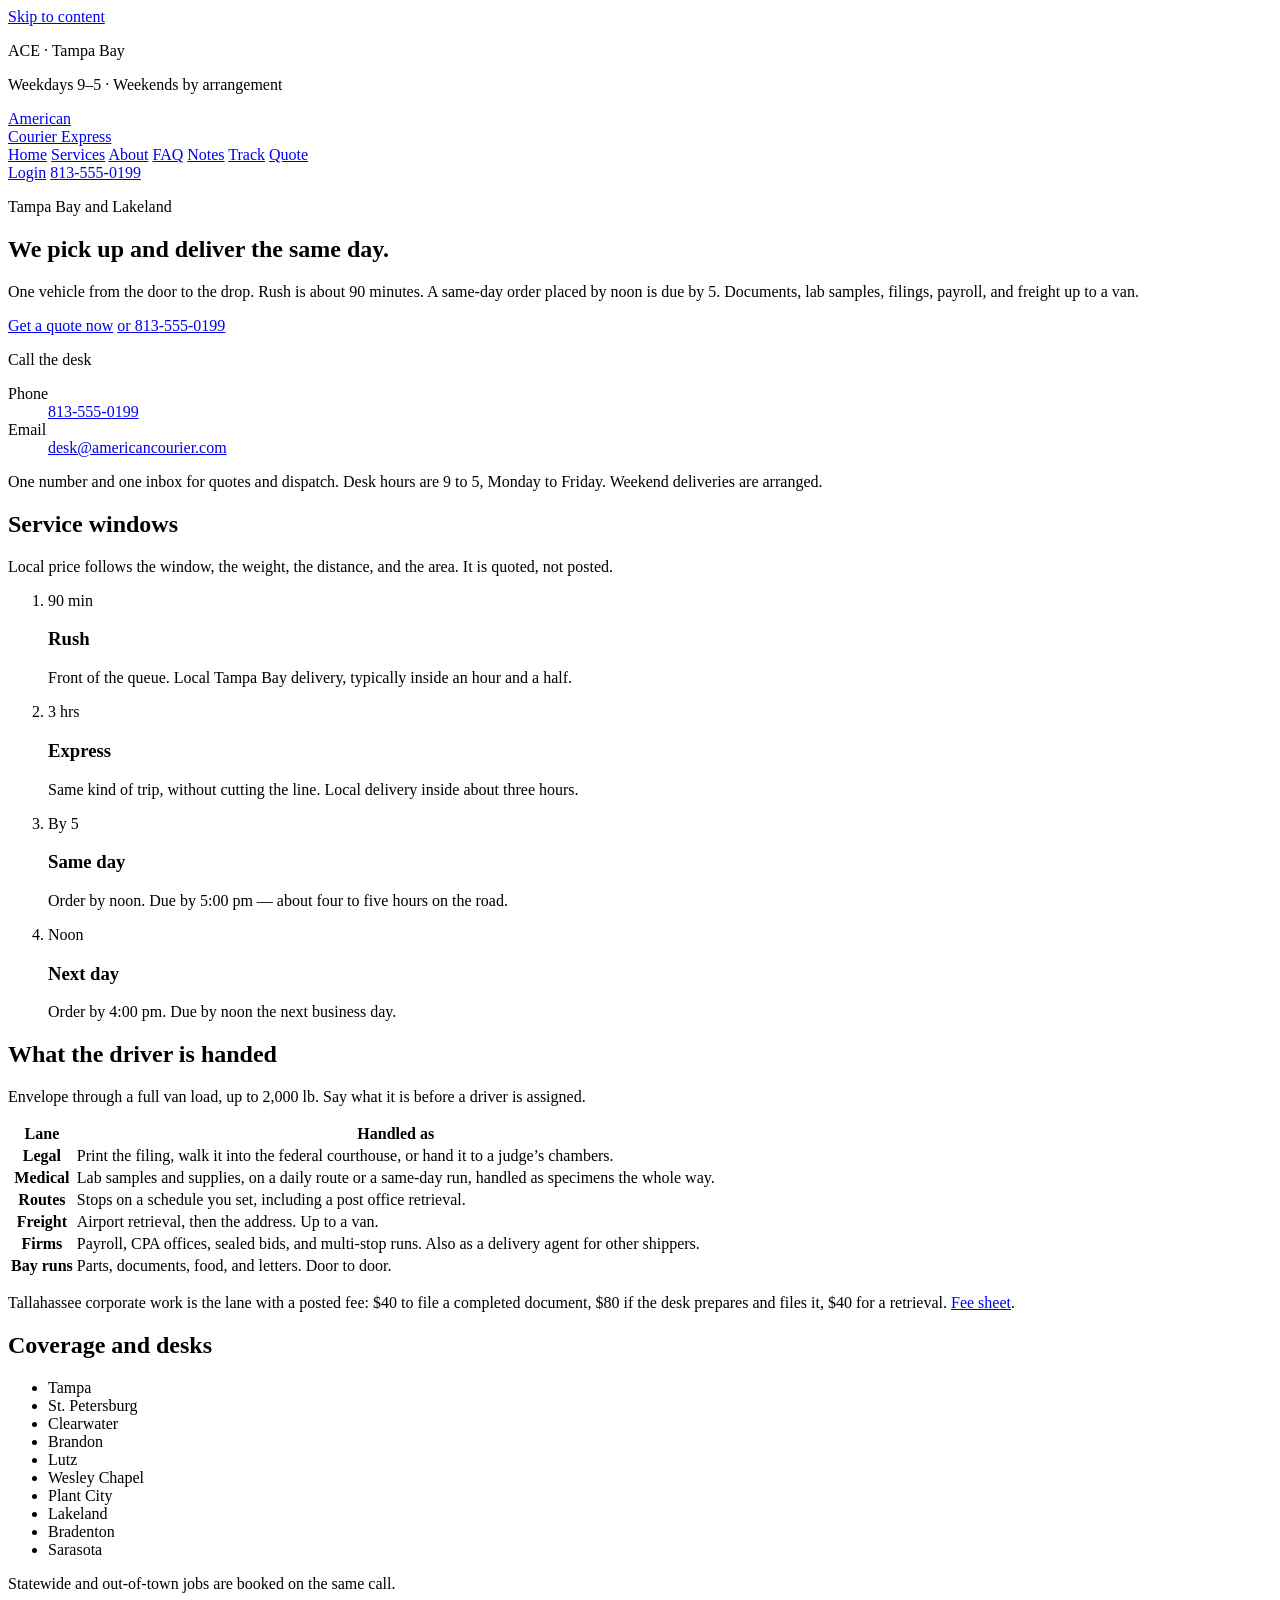
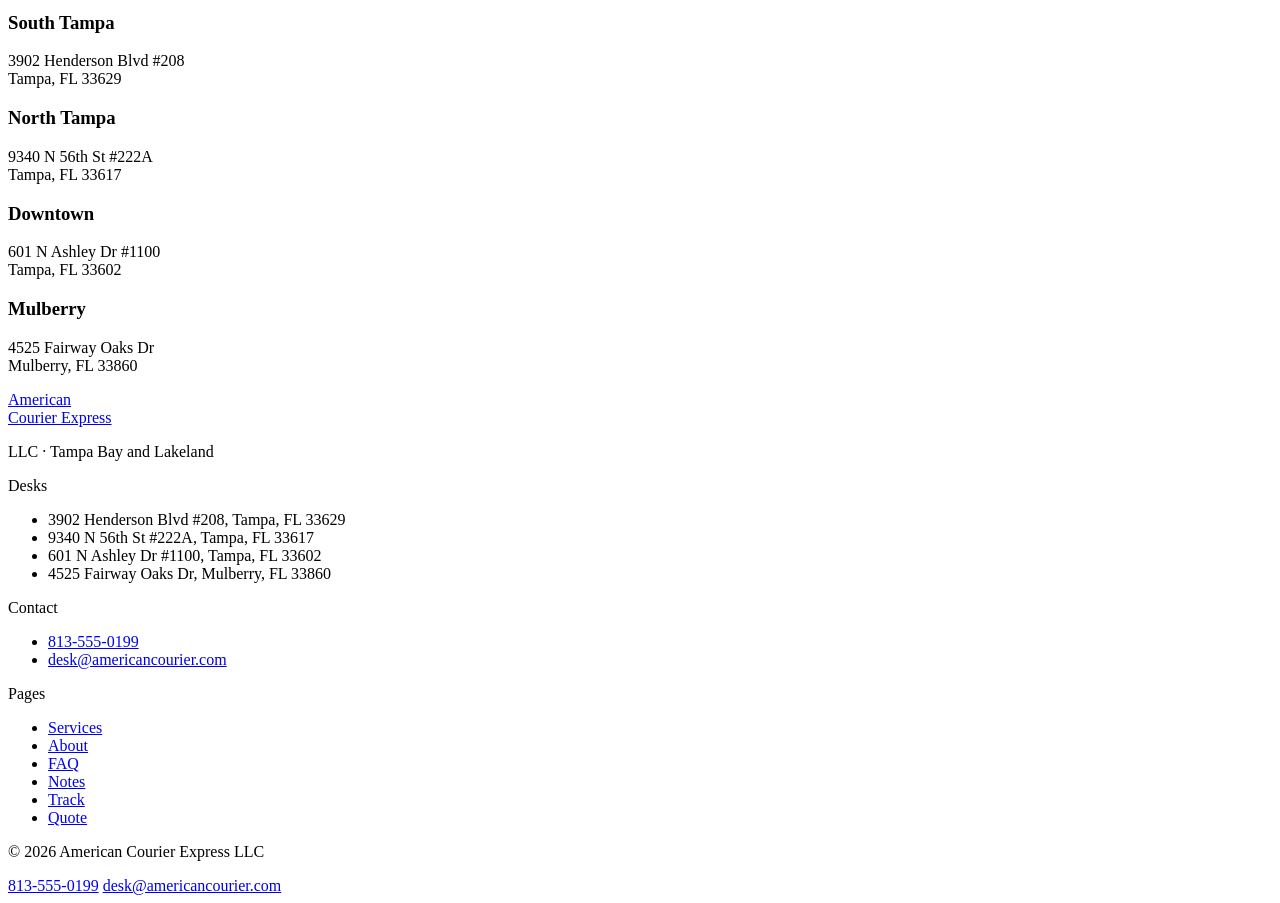
==== index.html @ 153b5940 "Add files via upload" ====
<!DOCTYPE html>
<html lang="en">
<head>
  <meta charset="utf-8">
  <meta name="viewport" content="width=device-width, initial-scale=1">
  <title>American Courier Express — Tampa Bay same-day courier</title>
  <meta name="description" content="Same-day and next-day courier for Tampa Bay and Lakeland. Rush in about 90 minutes. One vehicle from pickup to the door.">
  <link rel="preconnect" href="https://fonts.googleapis.com">
  <link rel="preconnect" href="https://fonts.gstatic.com" crossorigin>
  <link href="https://fonts.googleapis.com/css2?family=Montserrat:wght@500;600;700&display=swap" rel="stylesheet">
  <link rel="stylesheet" href="css/site.css">
</head>
<body class="has-callbar">
  <a class="skip" href="#content">Skip to content</a>
  <header class="mast">
    <div class="wrap mast-top">
      <p>ACE · Tampa Bay</p>
      <p>Weekdays 9–5 · Weekends by arrangement</p>
    </div>
    <div class="wrap mast-main">
      <a class="wordmark" href="index.html">American<br>Courier Express</a>
      <nav class="nav" aria-label="Primary">
        <a href="index.html" aria-current="page">Home</a>
        <a href="services.html">Services</a>
        <a href="about.html">About</a>
        <a href="faq.html">FAQ</a>
        <a href="notes.html">Notes</a>
        <a href="track.html">Track</a>
        <a href="quote.html">Quote</a>
      </nav>
      <div class="mast-call">
        <a class="login" href="login.html">Login</a>
        <a class="mast-phone" href="tel:8135550199">813-555-0199</a>
      </div>
    </div>
  </header>

  <main id="content">
    <section class="hero">
      <div class="wrap hero-grid">
        <div>
          <p class="eyebrow">Tampa Bay and Lakeland</p>
          <h1>We pick up and deliver the same day.</h1>
          <p class="dek">One vehicle from the door to the drop. Rush is about 90 minutes. A same-day order placed by noon is due by 5. Documents, lab samples, filings, payroll, and freight up to a van.</p>
          <p class="actions">
            <a class="button" href="quote.html">Get a quote now</a>
            <a class="hero-or" href="tel:8135550199"><span>or</span> 813-555-0199</a>
          </p>
        </div>
        <aside class="desk" aria-label="Contact the desk">
          <p class="desk-kicker">Call the desk</p>
          <dl>
            <div>
              <dt>Phone</dt>
              <dd><a href="tel:8135550199">813-555-0199</a></dd>
            </div>
            <div>
              <dt>Email</dt>
              <dd><a href="mailto:desk@americancourier.com">desk@americancourier.com</a></dd>
            </div>
          </dl>
          <p class="desk-note">One number and one inbox for quotes and dispatch. Desk hours are 9 to 5, Monday to Friday. Weekend deliveries are arranged.</p>
        </aside>
      </div>
    </section>

    <div class="wrap">
      <section class="windows" aria-labelledby="windows-title">
        <div class="windows-head">
          <h2 id="windows-title">Service windows</h2>
          <p>Local price follows the window, the weight, the distance, and the area. It is quoted, not posted.</p>
        </div>
        <ol class="window-list">
          <li>
            <span class="clock">90 min</span>
            <h3>Rush</h3>
            <p>Front of the queue. Local Tampa Bay delivery, typically inside an hour and a half.</p>
          </li>
          <li>
            <span class="clock">3 hrs</span>
            <h3>Express</h3>
            <p>Same kind of trip, without cutting the line. Local delivery inside about three hours.</p>
          </li>
          <li>
            <span class="clock">By 5</span>
            <h3>Same day</h3>
            <p>Order by noon. Due by 5:00 pm — about four to five hours on the road.</p>
          </li>
          <li>
            <span class="clock">Noon</span>
            <h3>Next day</h3>
            <p>Order by 4:00 pm. Due by noon the next business day.</p>
          </li>
        </ol>
      </section>

      <section class="block" aria-labelledby="lanes-title">
        <h2 id="lanes-title">What the driver is handed</h2>
        <p>Envelope through a full van load, up to 2,000 lb. Say what it is before a driver is assigned.</p>
        <div class="table-wrap">
          <table aria-labelledby="lanes-title">
            <thead>
              <tr>
                <th scope="col">Lane</th>
                <th scope="col">Handled as</th>
              </tr>
            </thead>
            <tbody>
              <tr>
                <th scope="row">Legal</th>
                <td>Print the filing, walk it into the federal courthouse, or hand it to a judge’s chambers.</td>
              </tr>
              <tr>
                <th scope="row">Medical</th>
                <td>Lab samples and supplies, on a daily route or a same-day run, handled as specimens the whole way.</td>
              </tr>
              <tr>
                <th scope="row">Routes</th>
                <td>Stops on a schedule you set, including a post office retrieval.</td>
              </tr>
              <tr>
                <th scope="row">Freight</th>
                <td>Airport retrieval, then the address. Up to a van.</td>
              </tr>
              <tr>
                <th scope="row">Firms</th>
                <td>Payroll, CPA offices, sealed bids, and multi-stop runs. Also as a delivery agent for other shippers.</td>
              </tr>
              <tr>
                <th scope="row">Bay runs</th>
                <td>Parts, documents, food, and letters. Door to door.</td>
              </tr>
            </tbody>
          </table>
        </div>
        <p class="follow">Tallahassee corporate work is the lane with a posted fee: $40 to file a completed document, $80 if the desk prepares and files it, $40 for a retrieval. <a href="services.html#tallahassee">Fee sheet</a>.</p>
      </section>

      <section class="block" aria-labelledby="coverage-title">
        <h2 id="coverage-title">Coverage and desks</h2>
        <ul class="cities">
          <li>Tampa</li>
          <li>St. Petersburg</li>
          <li>Clearwater</li>
          <li>Brandon</li>
          <li>Lutz</li>
          <li>Wesley Chapel</li>
          <li>Plant City</li>
          <li>Lakeland</li>
          <li>Bradenton</li>
          <li>Sarasota</li>
        </ul>
        <p>Statewide and out-of-town jobs are booked on the same call.</p>
        <div class="desks">
          <article>
            <h3>South Tampa</h3>
            <p>3902 Henderson Blvd #208<br>Tampa, FL 33629</p>
          </article>
          <article>
            <h3>North Tampa</h3>
            <p>9340 N 56th St #222A<br>Tampa, FL 33617</p>
          </article>
          <article>
            <h3>Downtown</h3>
            <p>601 N Ashley Dr #1100<br>Tampa, FL 33602</p>
          </article>
          <article>
            <h3>Mulberry</h3>
            <p>4525 Fairway Oaks Dr<br>Mulberry, FL 33860</p>
          </article>
        </div>
      </section>
    </div>
  </main>

  <footer class="site-foot">
    <div class="wrap foot-grid">
      <div>
        <a class="foot-brand" href="index.html">American<br>Courier Express</a>
        <p>LLC · Tampa Bay and Lakeland</p>
      </div>
      <div>
        <p class="foot-title">Desks</p>
        <ul>
          <li>3902 Henderson Blvd #208, Tampa, FL 33629</li>
          <li>9340 N 56th St #222A, Tampa, FL 33617</li>
          <li>601 N Ashley Dr #1100, Tampa, FL 33602</li>
          <li>4525 Fairway Oaks Dr, Mulberry, FL 33860</li>
        </ul>
      </div>
      <div>
        <p class="foot-title">Contact</p>
        <ul>
          <li><a href="tel:8135550199">813-555-0199</a></li>
          <li><a href="mailto:desk@americancourier.com">desk@americancourier.com</a></li>
        </ul>
      </div>
      <nav aria-label="Footer">
        <p class="foot-title">Pages</p>
        <ul>
          <li><a href="services.html">Services</a></li>
          <li><a href="about.html">About</a></li>
          <li><a href="faq.html">FAQ</a></li>
          <li><a href="notes.html">Notes</a></li>
          <li><a href="track.html">Track</a></li>
          <li><a href="quote.html">Quote</a></li>
        </ul>
      </nav>
    </div>
    <div class="wrap foot-base">
      <p>© 2026 American Courier Express LLC</p>
    </div>
  </footer>

  <div class="callbar">
    <a href="tel:8135550199">813-555-0199</a>
    <a href="mailto:desk@americancourier.com">desk@americancourier.com</a>
  </div>
  <script src="js/desk.js"></script>
</body>
</html>
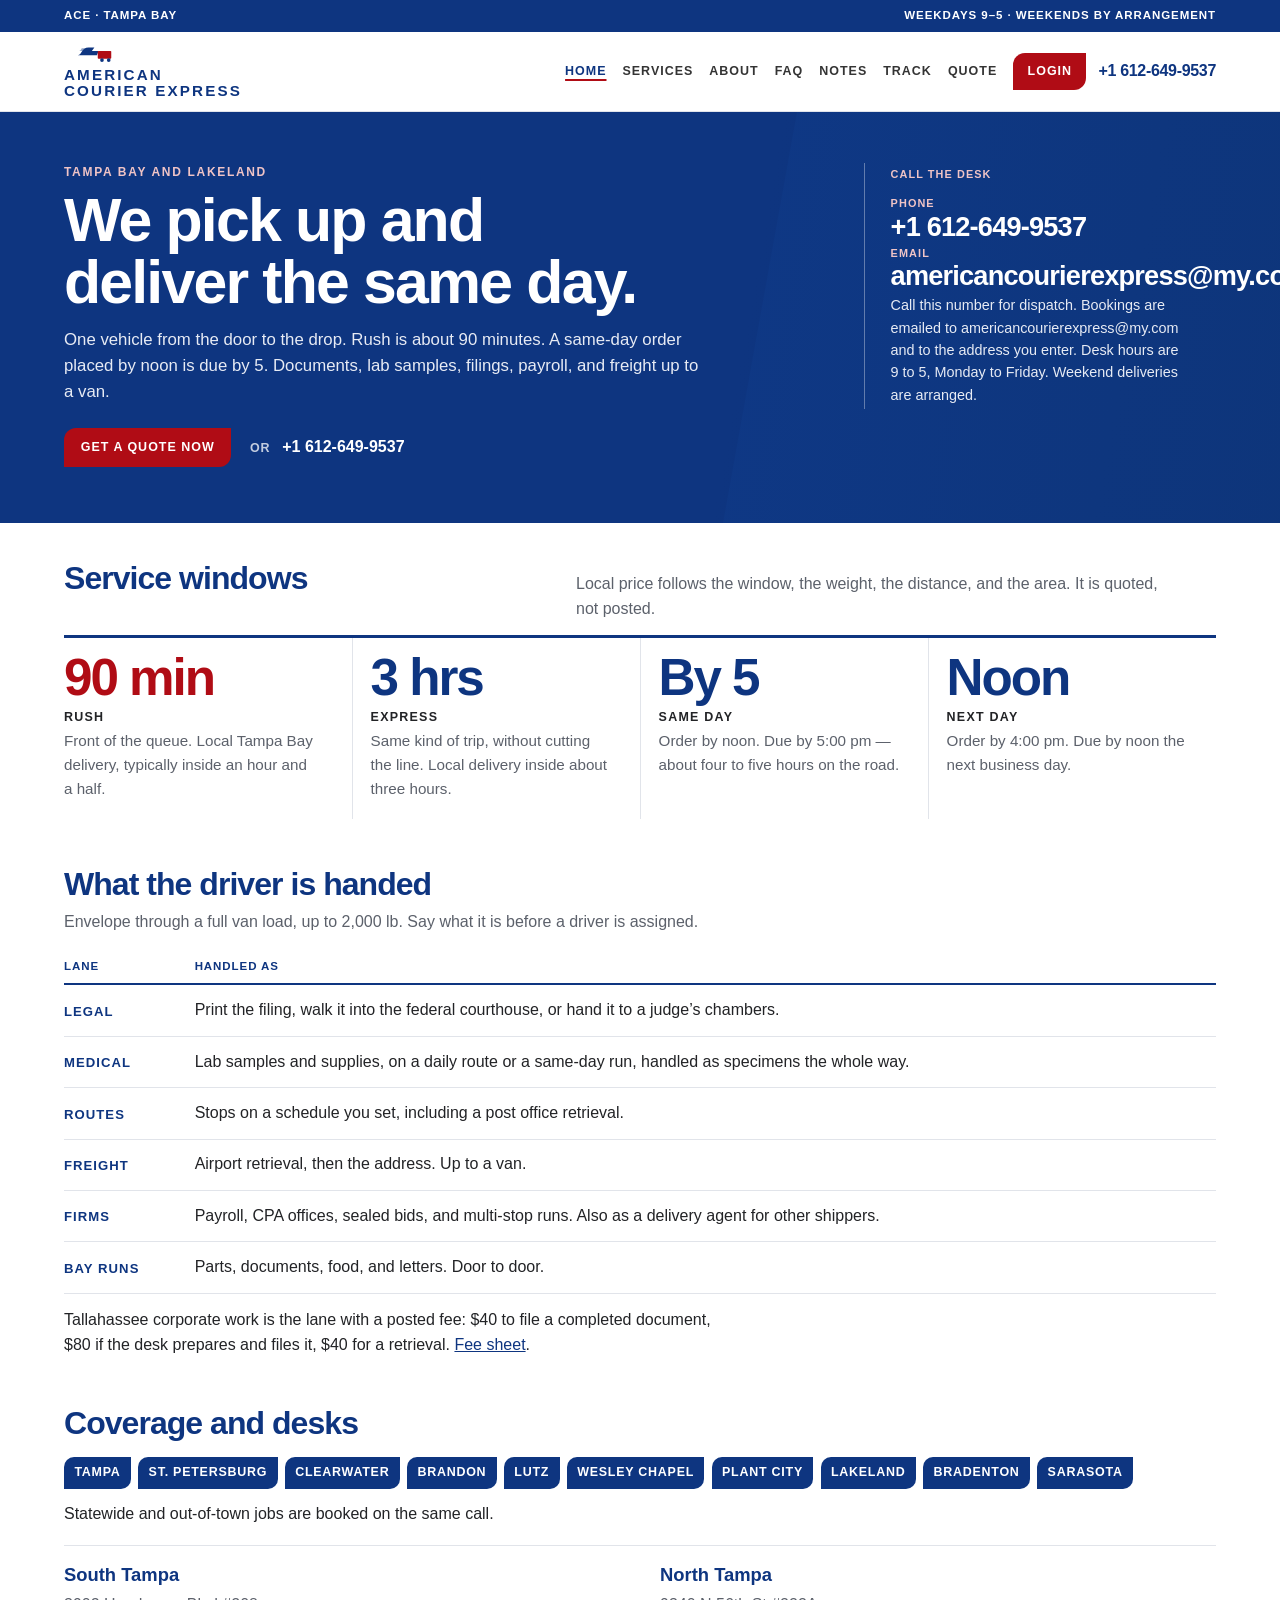
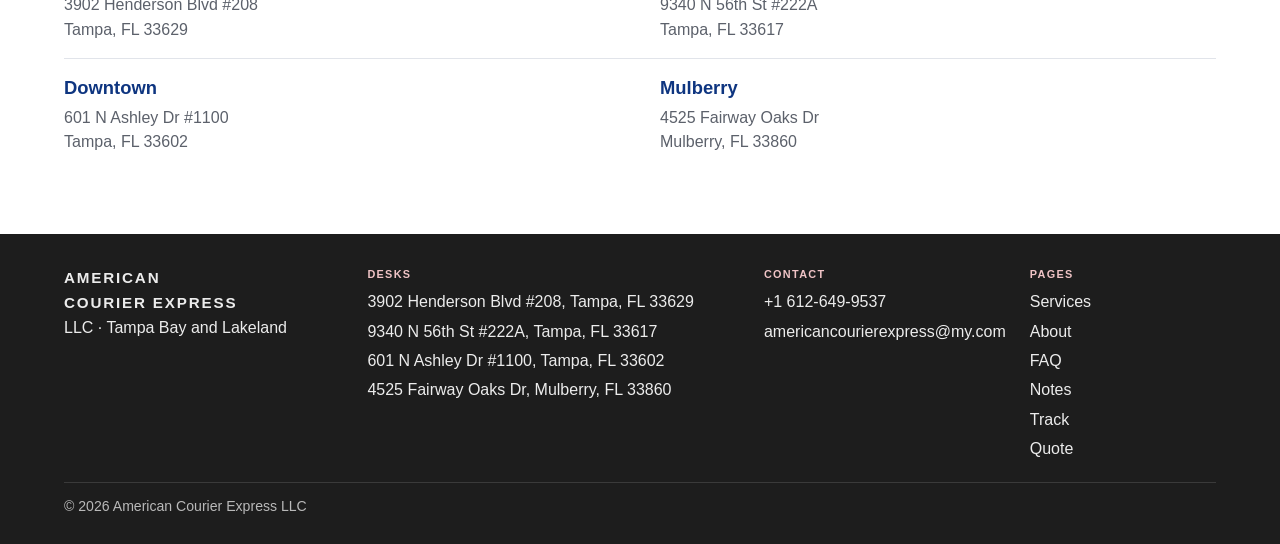
==== commit b80629c9: "Update bookings, quotes, and the desk contact details." ====
--- a/index.html
+++ b/index.html
@@ -30,7 +30,7 @@
       </nav>
       <div class="mast-call">
         <a class="login" href="login.html">Login</a>
-        <a class="mast-phone" href="tel:8135550199">813-555-0199</a>
+        <a class="mast-phone" href="tel:+16126499537">+1 612-649-9537</a>
       </div>
     </div>
   </header>
@@ -44,7 +44,7 @@
           <p class="dek">One vehicle from the door to the drop. Rush is about 90 minutes. A same-day order placed by noon is due by 5. Documents, lab samples, filings, payroll, and freight up to a van.</p>
           <p class="actions">
             <a class="button" href="quote.html">Get a quote now</a>
-            <a class="hero-or" href="tel:8135550199"><span>or</span> 813-555-0199</a>
+            <a class="hero-or" href="tel:+16126499537"><span>or</span> +1 612-649-9537</a>
           </p>
         </div>
         <aside class="desk" aria-label="Contact the desk">
@@ -52,14 +52,14 @@
           <dl>
             <div>
               <dt>Phone</dt>
-              <dd><a href="tel:8135550199">813-555-0199</a></dd>
+              <dd><a href="tel:+16126499537">+1 612-649-9537</a></dd>
             </div>
             <div>
               <dt>Email</dt>
-              <dd><a href="mailto:desk@americancourier.com">desk@americancourier.com</a></dd>
+              <dd><a href="mailto:americancourierexpress@my.com">americancourierexpress@my.com</a></dd>
             </div>
           </dl>
-          <p class="desk-note">One number and one inbox for quotes and dispatch. Desk hours are 9 to 5, Monday to Friday. Weekend deliveries are arranged.</p>
+          <p class="desk-note">Call this number for dispatch. Bookings are emailed to americancourierexpress@my.com and to the address you enter. Desk hours are 9 to 5, Monday to Friday. Weekend deliveries are arranged.</p>
         </aside>
       </div>
     </section>
@@ -191,8 +191,8 @@
       <div>
         <p class="foot-title">Contact</p>
         <ul>
-          <li><a href="tel:8135550199">813-555-0199</a></li>
-          <li><a href="mailto:desk@americancourier.com">desk@americancourier.com</a></li>
+          <li><a href="tel:+16126499537">+1 612-649-9537</a></li>
+          <li><a href="mailto:americancourierexpress@my.com">americancourierexpress@my.com</a></li>
         </ul>
       </div>
       <nav aria-label="Footer">
@@ -213,8 +213,8 @@
   </footer>
 
   <div class="callbar">
-    <a href="tel:8135550199">813-555-0199</a>
-    <a href="mailto:desk@americancourier.com">desk@americancourier.com</a>
+    <a href="tel:+16126499537">+1 612-649-9537</a>
+    <a href="mailto:americancourierexpress@my.com">americancourierexpress@my.com</a>
   </div>
   <script src="js/desk.js"></script>
 </body>
--- a/css/site.css
+++ b/css/site.css
@@ -0,0 +1,1169 @@
+:root {
+  --navy: #0e3580;
+  --navy-deep: #0a2862;
+  --red: #b00c15;
+  --ink: #222326;
+  --muted: #5c616b;
+  --line: #e1e4ea;
+  --paper: #f5f6f8;
+  --white: #fff;
+  --gutter: 1.25rem;
+  --sans: Montserrat, "Segoe UI", sans-serif;
+  color-scheme: light;
+}
+
+*,
+*::before,
+*::after {
+  box-sizing: border-box;
+}
+
+body {
+  margin: 0;
+  background: var(--white);
+  color: var(--ink);
+  font-family: var(--sans);
+  font-size: 1rem;
+  line-height: 1.55;
+}
+
+h1,
+h2,
+h3,
+p,
+dl,
+dd,
+figure,
+ul {
+  margin: 0;
+}
+
+h1,
+h2 {
+  text-wrap: balance;
+}
+
+p {
+  text-wrap: pretty;
+}
+
+a {
+  color: var(--navy);
+}
+
+a:hover {
+  color: var(--red);
+}
+
+:focus-visible {
+  outline: 2px solid var(--navy);
+  outline-offset: 3px;
+}
+
+.skip {
+  position: absolute;
+  left: var(--gutter);
+  top: -4rem;
+  background: var(--navy);
+  color: var(--white);
+  padding: 0.5rem 0.75rem;
+  z-index: 6;
+}
+
+.skip:focus {
+  top: 0.5rem;
+}
+
+.wrap {
+  width: min(100% - (2 * var(--gutter)), 72rem);
+  margin-inline: auto;
+}
+
+.mast {
+  position: sticky;
+  top: 0;
+  z-index: 5;
+  background: var(--white);
+  border-bottom: 1px solid var(--line);
+}
+
+.mast-top {
+  display: flex;
+  justify-content: space-between;
+  gap: 0.75rem 1.5rem;
+  flex-wrap: wrap;
+  width: 100%;
+  max-width: none;
+  background: var(--navy);
+  color: var(--white);
+  padding: 0.45rem max(var(--gutter), calc((100% - 72rem) / 2));
+  font-size: 0.72rem;
+  font-weight: 600;
+  letter-spacing: 0.08em;
+  text-transform: uppercase;
+}
+
+.mast-main {
+  display: grid;
+  grid-template-columns: 1fr auto;
+  grid-template-areas:
+    "mark call"
+    "nav nav";
+  gap: 0.75rem 1rem;
+  align-items: center;
+  padding: 0.75rem 0;
+}
+
+.wordmark {
+  grid-area: mark;
+  justify-self: start;
+  color: var(--navy);
+  text-decoration: none;
+  font-weight: 700;
+  font-size: 0.95rem;
+  line-height: 1.05;
+  letter-spacing: 0.14em;
+  text-transform: uppercase;
+}
+
+.wordmark::before {
+  content: "";
+  display: block;
+  width: 3.4rem;
+  height: 1.15rem;
+  margin-bottom: 0.28rem;
+  background: url("data:image/svg+xml,%3Csvg xmlns='http://www.w3.org/2000/svg' viewBox='0 0 64 22'%3E%3Cpath fill='%230e3580' d='M2 13h14c2 0 3-1 5-4 2-3 4-5 8-5h7l-3 4h8l-2 5H2z'/%3E%3Cpath fill='%230e3580' d='M8 8h10c1 0 2-1 3-3h6L24 8H8z' opacity='.45'/%3E%3Crect fill='%23b00c15' x='40' y='8' width='16' height='9' rx='1'/%3E%3Ccircle fill='%230e3580' cx='45' cy='18.5' r='2.2'/%3E%3Ccircle fill='%230e3580' cx='53' cy='18.5' r='2.2'/%3E%3C/svg%3E") center / contain no-repeat;
+}
+
+.wordmark:hover {
+  color: var(--navy);
+}
+
+.nav {
+  grid-area: nav;
+  display: flex;
+  flex-wrap: wrap;
+  gap: 0.35rem 1rem;
+}
+
+.nav a {
+  color: #343434;
+  text-decoration: none;
+  font-size: 0.78rem;
+  font-weight: 600;
+  letter-spacing: 0.08em;
+  text-transform: uppercase;
+}
+
+.nav a:hover,
+.nav a[aria-current="page"] {
+  color: var(--navy);
+  text-decoration: underline;
+  text-underline-offset: 0.35em;
+  text-decoration-thickness: 2px;
+  text-decoration-color: var(--red);
+}
+
+.mast-call {
+  grid-area: call;
+  display: flex;
+  align-items: center;
+  gap: 0.75rem;
+}
+
+.login,
+.button {
+  display: inline-block;
+  background: var(--red);
+  color: var(--white);
+  text-decoration: none;
+  font-weight: 700;
+  font-size: 0.78rem;
+  letter-spacing: 0.08em;
+  text-transform: uppercase;
+  line-height: 1.2;
+  padding: 0.75rem 1.05rem;
+  border: 0;
+  border-radius: 12px 0;
+  cursor: pointer;
+}
+
+.login {
+  padding: 0.7rem 0.9rem;
+}
+
+.login:hover,
+.button:hover {
+  background: #8e0910;
+  color: var(--white);
+}
+
+button.button {
+  font: inherit;
+  font-weight: 700;
+  letter-spacing: 0.08em;
+  text-transform: uppercase;
+}
+
+.mast-phone {
+  color: var(--navy);
+  font-weight: 700;
+  text-decoration: none;
+  letter-spacing: -0.02em;
+  white-space: nowrap;
+}
+
+.mast-phone:hover {
+  color: var(--red);
+}
+
+.hero {
+  background:
+    linear-gradient(100deg, rgb(14 53 128 / 0.94) 0%, rgb(14 53 128 / 0.82) 58%, rgb(10 40 98 / 0.55) 100%),
+    url("data:image/svg+xml,%3Csvg xmlns='http://www.w3.org/2000/svg' viewBox='0 0 800 500'%3E%3Crect fill='%230e3580' width='800' height='500'/%3E%3Cpath fill='%23124599' d='M520 0h280v500H430z'/%3E%3Cpath fill='%23b00c15' d='M0 470h800v30H0z'/%3E%3C/svg%3E") center / cover no-repeat;
+  color: var(--white);
+  padding: 3.2rem 0 3rem;
+}
+
+.hero-grid {
+  display: grid;
+  gap: 1.75rem;
+  align-items: end;
+}
+
+.eyebrow {
+  font-size: 0.75rem;
+  font-weight: 700;
+  letter-spacing: 0.14em;
+  text-transform: uppercase;
+  color: #f0c4c6;
+}
+
+h1 {
+  margin-top: 0.45rem;
+  font-size: clamp(2.3rem, 5vw, 3.8rem);
+  font-weight: 700;
+  line-height: 1.02;
+  letter-spacing: -0.03em;
+}
+
+.page-intro {
+  padding-top: 2.4rem;
+}
+
+.page-intro h1 {
+  color: var(--navy);
+  font-size: clamp(2rem, 4vw, 2.8rem);
+}
+
+.dek {
+  margin-top: 0.9rem;
+  max-width: 40rem;
+  font-size: 1.05rem;
+  font-weight: 500;
+}
+
+.hero .dek {
+  color: #e7ebf4;
+}
+
+.actions {
+  display: flex;
+  flex-wrap: wrap;
+  align-items: center;
+  gap: 0.85rem 1.15rem;
+  margin-top: 1.4rem;
+}
+
+.hero-or,
+.quiet {
+  color: inherit;
+  font-weight: 700;
+  text-decoration: none;
+}
+
+.hero-or span,
+.quiet {
+  font-weight: 600;
+  letter-spacing: 0.08em;
+  text-transform: uppercase;
+  font-size: 0.78rem;
+}
+
+.hero-or span {
+  margin-right: 0.45rem;
+  opacity: 0.75;
+}
+
+.hero-or:hover,
+.quiet:hover {
+  color: #ffd0d2;
+}
+
+.page-intro .quiet,
+.prose .quiet,
+.actions .quiet {
+  color: var(--navy);
+  letter-spacing: 0.06em;
+}
+
+.page-intro .quiet:hover,
+.actions .quiet:hover {
+  color: var(--red);
+}
+
+.desk {
+  background: var(--navy);
+  color: var(--white);
+  padding: 1.15rem 1.25rem 1.2rem;
+  border-radius: 12px 0;
+}
+
+.hero .desk {
+  background: rgb(255 255 255 / 0.08);
+  border: 1px solid rgb(255 255 255 / 0.22);
+}
+
+.desk a {
+  color: inherit;
+  text-decoration: none;
+}
+
+.desk a:hover {
+  text-decoration: underline;
+  text-underline-offset: 0.15em;
+  color: var(--white);
+}
+
+.desk a:focus-visible,
+.callbar a:focus-visible {
+  outline-color: var(--white);
+}
+
+.desk-kicker,
+.desk dt {
+  font-size: 0.68rem;
+  font-weight: 700;
+  letter-spacing: 0.1em;
+  text-transform: uppercase;
+  color: #f0c4c6;
+}
+
+.desk dl {
+  margin-top: 0.75rem;
+}
+
+.desk dd {
+  margin: 0.05rem 0 0.75rem;
+  font-size: clamp(1.35rem, 2.5vw, 1.7rem);
+  font-weight: 700;
+  letter-spacing: -0.03em;
+  line-height: 1;
+}
+
+.desk dd:last-child {
+  margin-bottom: 0.3rem;
+}
+
+.desk-note {
+  margin-top: 0.2rem;
+  color: #e7ebf4;
+  font-size: 0.9rem;
+  max-width: 22rem;
+}
+
+.block {
+  margin-top: 3rem;
+}
+
+.block h2,
+.sheet h2,
+.note h2,
+.prose h2,
+.windows-head h2 {
+  color: var(--navy);
+  font-size: clamp(1.55rem, 3vw, 2rem);
+  font-weight: 700;
+  letter-spacing: -0.03em;
+  line-height: 1.1;
+}
+
+.block > h2 + p,
+.sheet > h2 + p,
+.windows-head p {
+  margin-top: 0.45rem;
+  max-width: 40rem;
+  color: var(--muted);
+}
+
+.windows {
+  margin-top: 2.4rem;
+}
+
+.windows-head {
+  display: flex;
+  flex-wrap: wrap;
+  justify-content: space-between;
+  gap: 0.4rem 1.5rem;
+  align-items: baseline;
+  margin-bottom: 0.85rem;
+}
+
+.window-list {
+  list-style: none;
+  margin: 0;
+  padding: 0;
+  border-top: 3px solid var(--navy);
+}
+
+.window-list li {
+  padding: 1rem 0 1.15rem;
+}
+
+.window-list li + li {
+  border-top: 1px solid var(--line);
+}
+
+.clock {
+  display: block;
+  color: var(--navy);
+  font-weight: 700;
+  font-size: clamp(2.4rem, 5vw, 3.2rem);
+  letter-spacing: -0.04em;
+  line-height: 0.9;
+}
+
+.window-list li:first-child .clock {
+  color: var(--red);
+}
+
+.window-list h3 {
+  margin: 0.4rem 0 0.15rem;
+  font-size: 0.78rem;
+  font-weight: 700;
+  letter-spacing: 0.1em;
+  text-transform: uppercase;
+}
+
+.window-list p {
+  margin: 0;
+  max-width: 16rem;
+  color: var(--muted);
+  font-size: 0.95rem;
+}
+
+.table-wrap {
+  margin-top: 1rem;
+  overflow-x: auto;
+}
+
+table {
+  width: 100%;
+  border-collapse: collapse;
+  font-variant-numeric: tabular-nums;
+}
+
+th {
+  text-align: left;
+  font-size: 0.72rem;
+  font-weight: 700;
+  letter-spacing: 0.08em;
+  text-transform: uppercase;
+  color: var(--navy);
+  padding: 0.45rem 1rem 0.5rem 0;
+  border-bottom: 2px solid var(--navy);
+  vertical-align: bottom;
+}
+
+td {
+  padding: 0.8rem 1rem 0.8rem 0;
+  border-bottom: 1px solid var(--line);
+  vertical-align: top;
+}
+
+td:last-child,
+th:last-child {
+  padding-right: 0;
+}
+
+tbody th {
+  font-size: 0.82rem;
+  border-bottom: 1px solid var(--line);
+  padding-top: 0.85rem;
+  padding-bottom: 0.85rem;
+}
+
+.num,
+th.num {
+  text-align: right;
+  white-space: nowrap;
+  color: var(--red);
+  font-weight: 700;
+}
+
+.follow {
+  margin-top: 0.9rem;
+  max-width: 42rem;
+}
+
+.cities {
+  display: flex;
+  flex-wrap: wrap;
+  gap: 0.45rem;
+  list-style: none;
+  padding: 0;
+  margin: 1rem 0 0.8rem;
+}
+
+.cities li {
+  background: var(--navy);
+  color: var(--white);
+  font-size: 0.78rem;
+  font-weight: 700;
+  letter-spacing: 0.06em;
+  text-transform: uppercase;
+  padding: 0.4rem 0.65rem;
+  border-radius: 10px 0;
+}
+
+.desks {
+  display: grid;
+  margin-top: 1.15rem;
+}
+
+.desks article {
+  padding: 0.95rem 0;
+  border-top: 1px solid var(--line);
+}
+
+.desks h3 {
+  color: var(--navy);
+  font-size: 1.15rem;
+  font-weight: 700;
+  margin-bottom: 0.2rem;
+}
+
+.desks p {
+  color: var(--muted);
+}
+
+.lanes div {
+  display: grid;
+  gap: 0.25rem;
+  border-top: 1px solid var(--line);
+  padding: 0.95rem 0;
+}
+
+.lanes dt {
+  color: var(--navy);
+  font-size: 1.15rem;
+  font-weight: 700;
+}
+
+.lanes dd {
+  margin: 0;
+  max-width: 46rem;
+}
+
+.sheet h2,
+.prose h2,
+.note h2 {
+  margin-top: 2.4rem;
+  padding-top: 0.75rem;
+  border-top: 3px solid var(--navy);
+}
+
+.prose p + p,
+.note p + p {
+  margin-top: 0.85rem;
+}
+
+.prose p,
+.note p,
+.lanes dd,
+.faq p {
+  max-width: 65ch;
+}
+
+.steps {
+  list-style: none;
+  margin: 0.5rem 0 0;
+  padding: 0;
+  counter-reset: step;
+}
+
+.steps li {
+  display: grid;
+  grid-template-columns: 2.4rem 1fr;
+  gap: 0.75rem;
+  border-top: 1px solid var(--line);
+  padding: 0.9rem 0;
+}
+
+.steps li::before {
+  counter-increment: step;
+  content: counter(step);
+  color: var(--red);
+  font-size: 1.5rem;
+  font-weight: 700;
+  line-height: 1;
+}
+
+.steps h3 {
+  font-size: 1.02rem;
+  margin-bottom: 0.2rem;
+}
+
+.about-grid {
+  display: grid;
+  gap: 1.75rem;
+  margin-top: 1.5rem;
+}
+
+.facts div {
+  border-top: 3px solid var(--navy);
+  padding: 0.6rem 0 0.7rem;
+  margin-top: 0.7rem;
+}
+
+.facts div:first-child {
+  margin-top: 0;
+}
+
+.facts dt {
+  font-size: 0.68rem;
+  font-weight: 700;
+  letter-spacing: 0.1em;
+  text-transform: uppercase;
+  color: var(--red);
+}
+
+.facts dd {
+  margin: 0.15rem 0 0;
+  color: var(--navy);
+  font-size: 1.15rem;
+  font-weight: 700;
+  line-height: 1.2;
+}
+
+.faq {
+  margin-top: 1.35rem;
+  border-top: 3px solid var(--navy);
+}
+
+.faq details {
+  border-bottom: 1px solid var(--line);
+}
+
+.faq summary {
+  cursor: pointer;
+  font-weight: 700;
+  padding: 0.9rem 0.2rem 0.9rem 0;
+}
+
+.faq summary:hover {
+  color: var(--red);
+}
+
+.faq details p {
+  margin: 0 0 1rem;
+}
+
+.toc {
+  margin-top: 1.25rem;
+  max-width: 36rem;
+}
+
+.toc ol {
+  list-style: none;
+  margin: 0;
+  padding: 0;
+  border-top: 3px solid var(--navy);
+}
+
+.toc a {
+  display: block;
+  padding: 0.75rem 0;
+  border-bottom: 1px solid var(--line);
+  text-decoration: none;
+  font-weight: 700;
+}
+
+.toc a:hover {
+  color: var(--red);
+}
+
+.note {
+  max-width: 65ch;
+}
+
+.track-grid,
+.quote-grid {
+  display: grid;
+  gap: 1.5rem;
+  margin-top: 1.5rem;
+}
+
+.ticket {
+  margin: 0;
+  border: 1px solid var(--navy);
+  border-top: 8px solid var(--red);
+  border-radius: 12px 0;
+  padding: 0.9rem 1rem 0.35rem;
+  background: var(--paper);
+}
+
+.ticket figcaption {
+  font-size: 0.68rem;
+  font-weight: 700;
+  letter-spacing: 0.1em;
+  text-transform: uppercase;
+  color: var(--navy);
+}
+
+.ticket div {
+  display: grid;
+  grid-template-columns: 4.5rem 1fr;
+  gap: 0.5rem;
+  border-top: 1px solid var(--line);
+  padding: 0.65rem 0;
+  margin-top: 0.65rem;
+}
+
+.ticket dt {
+  font-size: 0.68rem;
+  font-weight: 700;
+  letter-spacing: 0.08em;
+  text-transform: uppercase;
+  color: var(--red);
+}
+
+.ticket dd {
+  margin: 0;
+}
+
+.form-grid {
+  display: grid;
+  gap: 1rem;
+}
+
+.field {
+  display: flex;
+  flex-direction: column;
+  gap: 0.35rem;
+}
+
+.field label {
+  font-weight: 700;
+  font-size: 0.92rem;
+}
+
+.hint {
+  font-weight: 500;
+  color: var(--muted);
+}
+
+.field input,
+.field select,
+.field textarea {
+  width: 100%;
+  font: inherit;
+  color: inherit;
+  background: var(--white);
+  border: 1px solid #c5cad3;
+  border-radius: 0;
+  padding: 0.7rem 0.75rem;
+}
+
+.field input:focus,
+.field select:focus,
+.field textarea:focus {
+  border-color: var(--navy);
+  outline: 2px solid var(--navy);
+  outline-offset: 1px;
+}
+
+.field textarea {
+  resize: vertical;
+  min-height: 4.5rem;
+}
+
+.form-actions {
+  display: flex;
+  flex-wrap: wrap;
+  align-items: center;
+  gap: 0.75rem 1rem;
+  margin-top: 0.35rem;
+}
+
+.form-note {
+  color: var(--muted);
+  font-size: 0.92rem;
+  max-width: 36rem;
+}
+
+.site-foot {
+  margin-top: 3.5rem;
+  background: #1d1d1d;
+  color: #ececec;
+  padding: 2rem 0 1.6rem;
+}
+
+.foot-grid {
+  display: grid;
+  gap: 1.35rem;
+}
+
+.foot-title {
+  color: #f0c4c6;
+  font-size: 0.68rem;
+  font-weight: 700;
+  letter-spacing: 0.12em;
+  text-transform: uppercase;
+  margin-bottom: 0.45rem;
+}
+
+.foot-brand {
+  color: var(--white);
+  font-weight: 700;
+  font-size: 0.95rem;
+  line-height: 1.05;
+  letter-spacing: 0.12em;
+  text-transform: uppercase;
+  text-decoration: none;
+}
+
+.site-foot a {
+  color: #ececec;
+  text-decoration: none;
+}
+
+.site-foot a:hover {
+  color: var(--white);
+  text-decoration: underline;
+  text-underline-offset: 0.15em;
+}
+
+.site-foot ul {
+  list-style: none;
+  margin: 0;
+  padding: 0;
+}
+
+.site-foot li + li {
+  margin-top: 0.28rem;
+}
+
+.foot-base {
+  margin-top: 1.3rem;
+  padding-top: 0.8rem;
+  border-top: 1px solid #3a3a3a;
+  color: #b9b9b9;
+  font-size: 0.88rem;
+}
+
+.callbar {
+  display: none;
+}
+
+.sheet,
+.page-intro + .about-grid {
+  background: transparent;
+}
+
+main .wrap {
+  padding-bottom: 0.5rem;
+}
+
+@media (max-width: 899px) {
+  body.has-callbar {
+    padding-bottom: 3.6rem;
+  }
+
+  .wordmark {
+    font-size: 0.78rem;
+    letter-spacing: 0.08em;
+  }
+
+  .login {
+    padding: 0.55rem 0.7rem;
+  }
+
+  .callbar {
+    display: flex;
+    position: fixed;
+    left: 0;
+    right: 0;
+    bottom: 0;
+    z-index: 4;
+    background: var(--navy);
+  }
+
+  .callbar a {
+    flex: 1 1 auto;
+    min-width: 0;
+    text-align: center;
+    color: var(--white);
+    text-decoration: none;
+    font-weight: 700;
+    font-size: 0.78rem;
+    letter-spacing: 0;
+    white-space: nowrap;
+    padding: 0.95rem 0.4rem;
+  }
+
+  .callbar a + a {
+    background: var(--red);
+  }
+
+  .callbar a:hover {
+    color: var(--white);
+  }
+}
+
+@media (max-width: 680px) {
+  body.has-callbar {
+    padding-bottom: 6.5rem;
+  }
+
+  .callbar {
+    flex-direction: column;
+  }
+
+  .callbar a {
+    font-size: 0.84rem;
+  }
+}
+
+@media (min-width: 700px) {
+  .window-list {
+    display: grid;
+    grid-template-columns: 1fr 1fr;
+  }
+
+  .window-list li + li {
+    border-top: 0;
+  }
+
+  .window-list li:nth-child(n + 3) {
+    border-top: 1px solid var(--line);
+  }
+
+  .window-list li:nth-child(even) {
+    border-left: 1px solid var(--line);
+    padding-left: 1.15rem;
+  }
+
+  .window-list li:nth-child(odd) {
+    padding-right: 1.15rem;
+  }
+
+  .lanes div {
+    grid-template-columns: 12rem 1fr;
+    gap: 1rem;
+    align-items: baseline;
+  }
+
+  .desks {
+    grid-template-columns: 1fr 1fr;
+  }
+
+  .desks article:nth-child(even) {
+    padding-left: 1.25rem;
+  }
+
+  .form-grid {
+    grid-template-columns: 1fr 1fr;
+  }
+
+  .span-2 {
+    grid-column: 1 / -1;
+  }
+
+  .foot-grid {
+    grid-template-columns: 1.2fr 1.6fr 1fr 0.8fr;
+    gap: 1.5rem;
+  }
+}
+
+@media (min-width: 900px) {
+  .hero-grid,
+  .about-grid,
+  .track-grid,
+  .quote-grid {
+    grid-template-columns: minmax(0, 1.45fr) minmax(16rem, 22rem);
+    gap: 2.5rem;
+    align-items: start;
+  }
+
+  .about-grid {
+    grid-template-columns: 16.5rem minmax(0, 1fr);
+  }
+
+  .hero .desk {
+    padding: 0.2rem 0 0.2rem 1.6rem;
+    border: 0;
+    border-left: 1px solid rgb(255 255 255 / 0.35);
+    border-radius: 0;
+    background: transparent;
+  }
+}
+
+@media (min-width: 980px) {
+  .mast-main {
+    grid-template-columns: auto 1fr auto;
+    grid-template-areas: "mark nav call";
+  }
+
+  .nav {
+    justify-content: flex-end;
+  }
+}
+
+@media (min-width: 1040px) {
+  .window-list {
+    grid-template-columns: repeat(4, 1fr);
+  }
+
+  .window-list li:nth-child(n) {
+    border-top: 0;
+    border-left: 0;
+    padding: 1.05rem 1rem 1.2rem 0;
+  }
+
+  .window-list li:nth-child(n + 2) {
+    border-left: 1px solid var(--line);
+    padding-left: 1.1rem;
+  }
+}
+
+.track-form {
+  display: flex;
+  flex-wrap: wrap;
+  align-items: flex-end;
+  gap: 0.75rem;
+  margin-top: 1.4rem;
+  max-width: 36rem;
+}
+
+.track-form .field {
+  flex: 1 1 14rem;
+}
+
+.auth-grid {
+  display: grid;
+  gap: 2rem;
+  margin-top: 1.5rem;
+}
+
+.auth-grid h2 {
+  color: var(--navy);
+  font-size: 1.25rem;
+  margin-bottom: 0.8rem;
+}
+
+.auth-grid form {
+  display: grid;
+  gap: 0.9rem;
+  align-content: start;
+}
+
+.form-error {
+  color: var(--red);
+  font-weight: 700;
+}
+
+.run-id {
+  color: var(--navy);
+  font-size: 1.6rem;
+  font-weight: 700;
+  letter-spacing: -0.03em;
+}
+
+.status {
+  display: flex;
+  gap: 0.6rem;
+  list-style: none;
+  padding: 0.8rem 0 0.2rem;
+  margin: 0 0 0.4rem;
+}
+
+.status li {
+  flex: 1;
+  border-top: 3px solid var(--line);
+  padding-top: 0.35rem;
+  font-size: 0.68rem;
+  font-weight: 700;
+  letter-spacing: 0.06em;
+  text-transform: uppercase;
+  color: var(--muted);
+}
+
+.status li.done {
+  border-color: var(--navy);
+  color: var(--navy);
+}
+
+.status li.now {
+  border-color: var(--red);
+  color: var(--red);
+}
+
+.ticket dl {
+  margin-top: 0.4rem;
+}
+
+.ticket strong {
+  color: var(--navy);
+}
+
+.run-list {
+  list-style: none;
+  padding: 0;
+  margin: 0.8rem 0 1.2rem;
+  max-width: 36rem;
+}
+
+.run-list li {
+  border-top: 1px solid var(--line);
+  padding: 0.75rem 0;
+  font-weight: 600;
+}
+
+#account-root h2 {
+  margin-top: 1.6rem;
+}
+
+#quote-result {
+  margin-top: 1rem;
+}
+
+@media (min-width: 800px) {
+  .auth-grid {
+    grid-template-columns: 1fr 1fr;
+    gap: 3rem;
+  }
+}
+
+@media print {
+  .callbar,
+  .skip,
+  .nav,
+  .login,
+  .mast-top {
+    display: none !important;
+  }
+
+  .hero,
+  .desk,
+  .site-foot,
+  .button {
+    background: #fff;
+    color: #000;
+  }
+
+  a {
+    color: #000;
+    text-decoration: none;
+  }
+}
